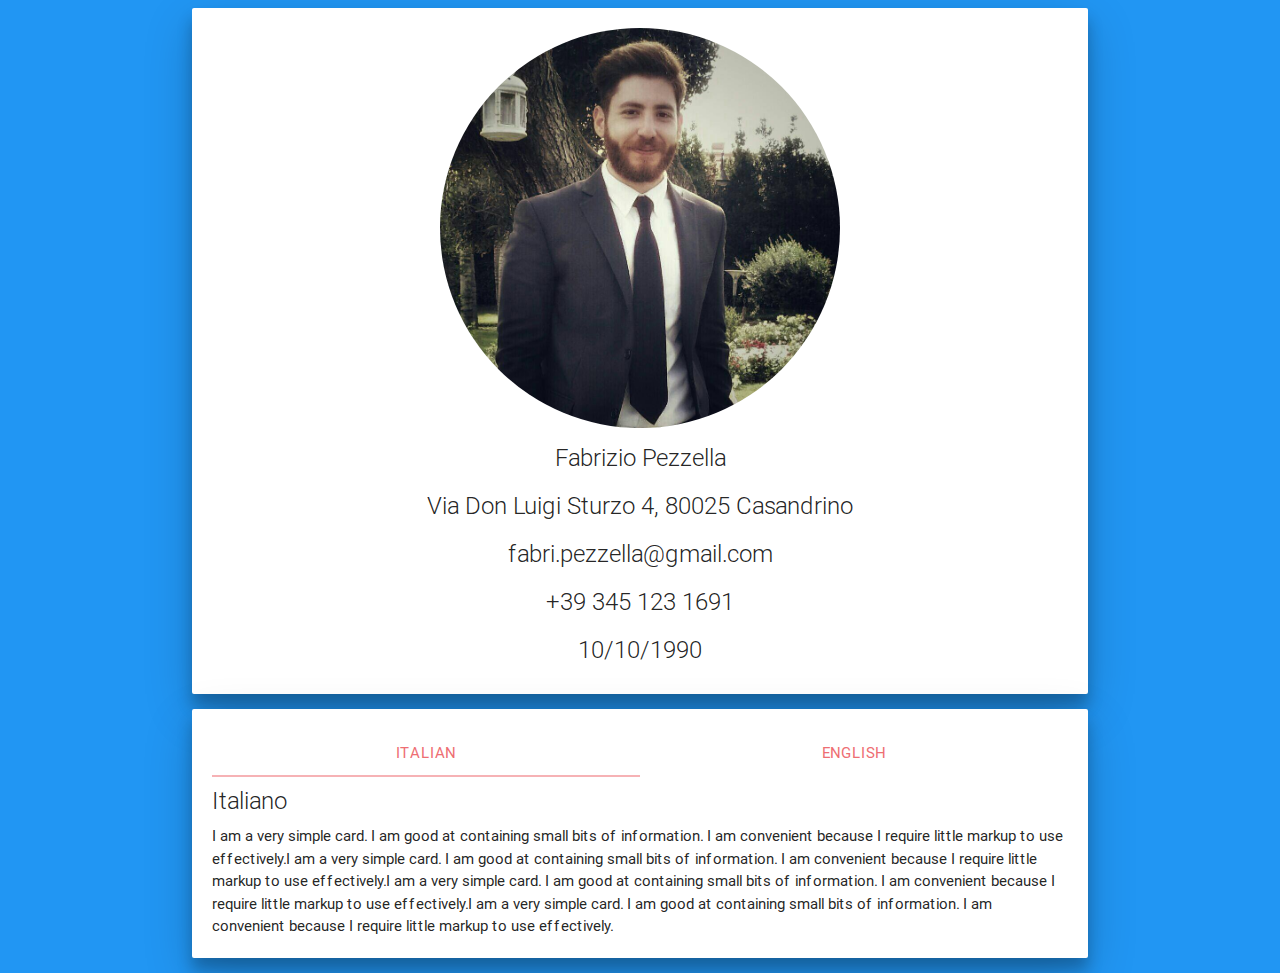
==== cv/index.html @ adb86368 "cv" ====
<!DOCTYPE html>
  <html>
    <head>
      <!--Import Google Icon Font-->
      <link href="http://fonts.googleapis.com/icon?family=Material+Icons" rel="stylesheet">
      <!--Import materialize.css-->
      <link type="text/css" rel="stylesheet" href="css/materialize.min.css"  media="screen,projection"/>

      <!--Let browser know website is optimized for mobile-->
      <meta name="viewport" content="width=device-width, initial-scale=1.0"/>
    </head>




    <body class="#2196f3 blue">
      <!--Import jQuery before materialize.js-->
        <div class="container">
        <div class="col s12">

        <div class="card z-depth-3">
          <div class="card-content center-align">
              <img src="1.jpg" alt="" class="circle responsive-img" style="width:400px;height:auto;"><br> <!-- notice the "circle" class -->
              <span class="card-title">Fabrizio Pezzella<br>
              Via Don Luigi Sturzo 4, 80025 Casandrino<br>
              fabri.pezzella@gmail.com<br>
              +39 345 123 1691<br>
              10/10/1990</span>
          </div>
        </div>
      </div>

        <div class="col s12">
        
          <div class="card z-depth-3">

            <div class="card-content">
            <ul class="tabs">
              <li class="tab"><a class="active" href="#test1">Italian</a></li>
                <li class="tab"><a class="disabled" href="#test2">English</a></li></ul>
                

<!--ITALIANO_________________________________________________________________-->
                
                <div id="test1">
                  <span class="card-title">Italiano</span>
                  <p>I am a very simple card. I am good at containing small bits of information.
                  I am convenient because I require little markup to use effectively.I am a very simple card. I am good at containing small bits of information.
                  I am convenient because I require little markup to use effectively.I am a very simple card. I am good at containing small bits of information.
                  I am convenient because I require little markup to use effectively.I am a very simple card. I am good at containing small bits of information.
                  I am convenient because I require little markup to use effectively.</p>
                </div>
<!--INGLESE__________________________________________________________________-->

                <div id="test2">
                  <span class="card-title">Inglese</span>
                    <p>Italiano cooos</p>
                </div>
            

            </div>
            </div>
            
            </div><!--End Col card-->
        </div>

      <script type="text/javascript" src="https://code.jquery.com/jquery-2.1.1.min.js"></script>
      <script type="text/javascript" src="js/materialize.min.js"></script>
    </body>
  </html>
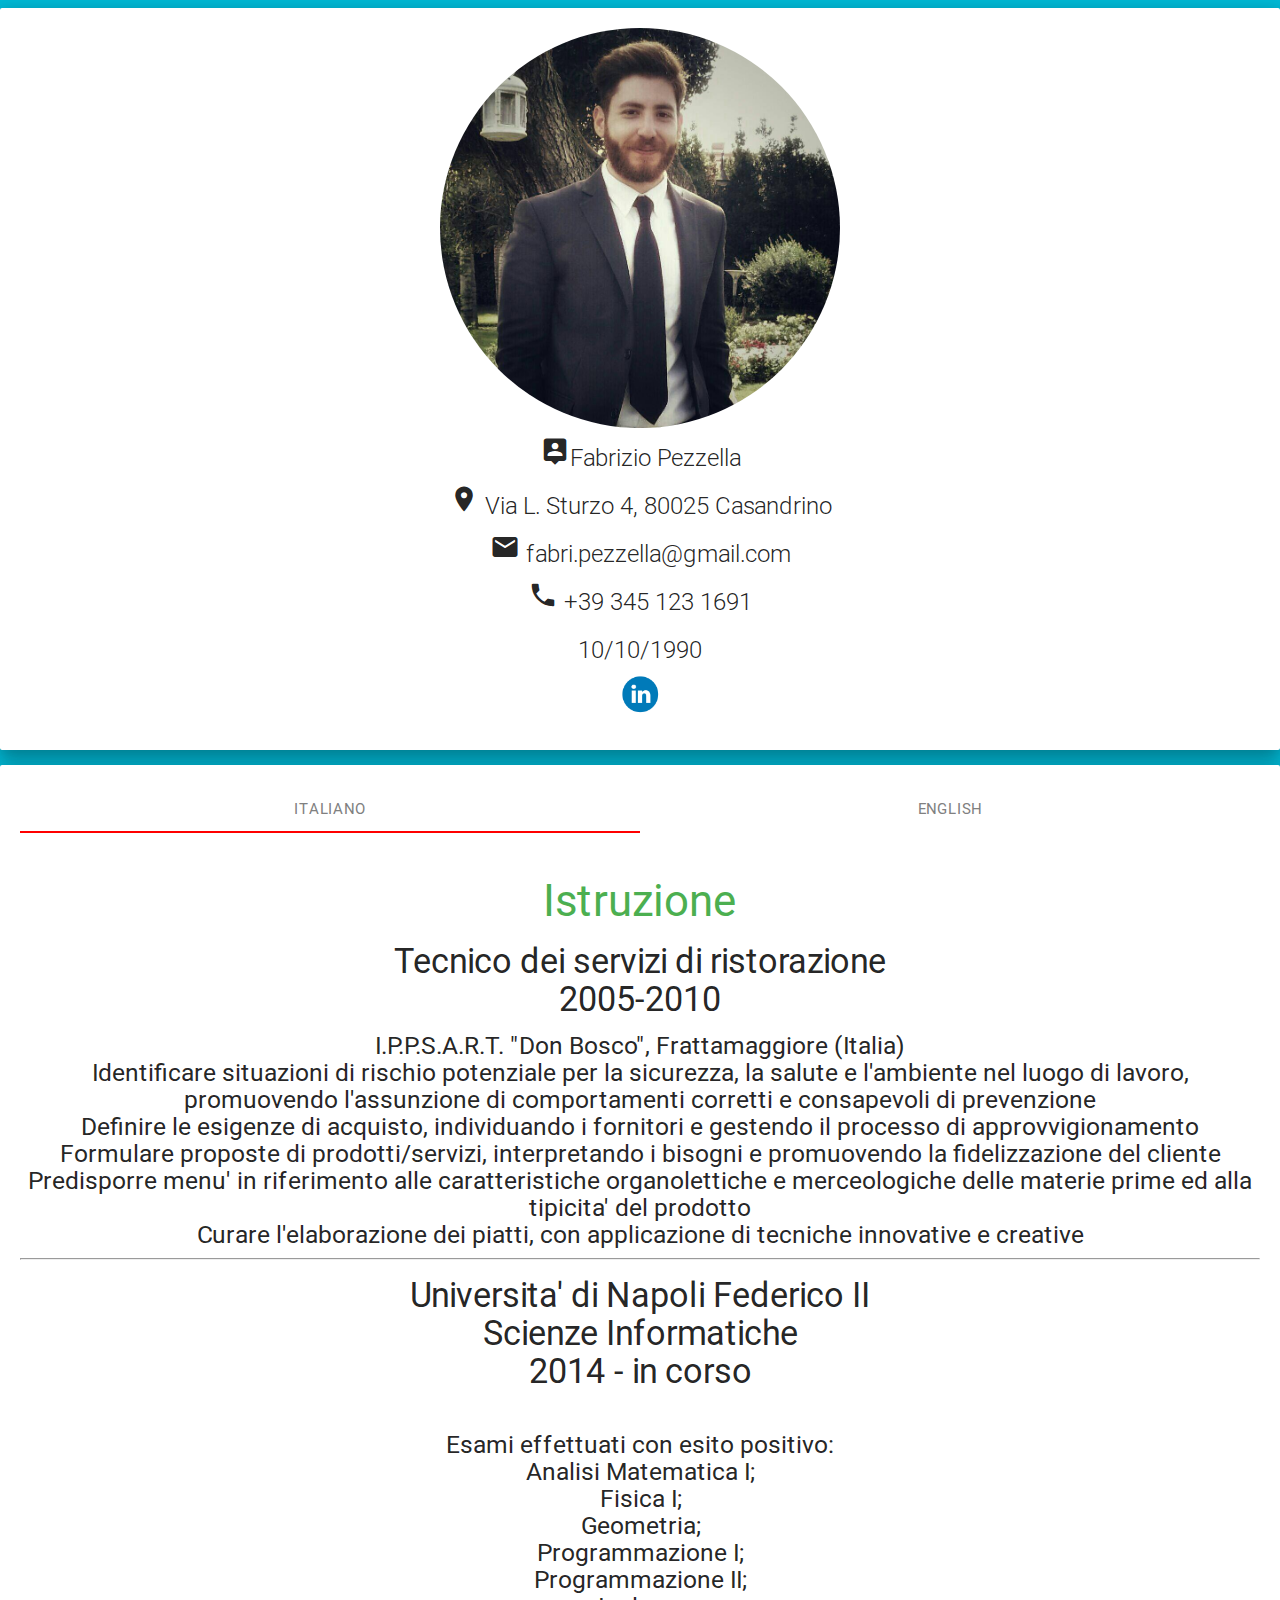
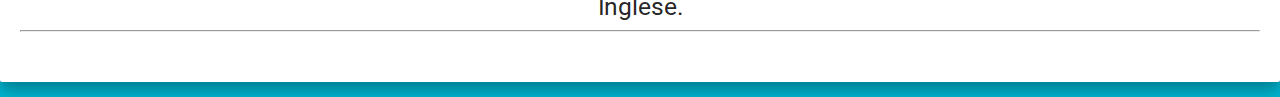
==== commit 9e1ea0a6: "CV2" ====
--- a/cv/index.html
+++ b/cv/index.html
@@ -4,6 +4,8 @@
     <head>
       <!--Import Google Icon Font-->
       <link href="http://fonts.googleapis.com/icon?family=Material+Icons" rel="stylesheet">
+      <link rel="stylesheet" type="text/css" href="dreamcodes/social_icons/tsc_social_icons.css" />
+
       <!--Import materialize.css-->
       <link type="text/css" rel="stylesheet" href="css/materialize.min.css"  media="screen,projection"/>
 
@@ -14,47 +16,64 @@
 
 
 
-    <body class="#2196f3 blue">
+    <body class="#00b8d4 cyan accent-4">
       <!--Import jQuery before materialize.js-->
-        <div class="container">
+        
         <div class="col s12">
 
-        <div class="card z-depth-3">
+        <div class="card z-depth-2">
           <div class="card-content center-align">
               <img src="1.jpg" alt="" class="circle responsive-img" style="width:400px;height:auto;"><br> <!-- notice the "circle" class -->
-              <span class="card-title">Fabrizio Pezzella<br>
-              Via Don Luigi Sturzo 4, 80025 Casandrino<br>
-              fabri.pezzella@gmail.com<br>
-              +39 345 123 1691<br>
-              10/10/1990</span>
+              <span class="card-title"><i class="small material-icons">person_pin</i>Fabrizio Pezzella<br>
+              <i class="small material-icons">location_on</i> Via L. Sturzo 4, 80025 Casandrino<br>
+              <i class="small material-icons">email</i> fabri.pezzella@gmail.com<br>
+              <i class="small material-icons">phone</i> +39 345 123 1691<br>
+              10/10/1990<br>
+              <img src="2.png" alt="" class="circle responsive-img" style="width:40px;height:auto;">
+              </span>
           </div>
         </div>
       </div>
 
+
         <div class="col s12">
         
-          <div class="card z-depth-3">
+          <div class="card z-depth-2">
 
             <div class="card-content">
             <ul class="tabs">
-              <li class="tab"><a class="active" href="#test1">Italian</a></li>
+              <li class="tab grey-text"><a class="active" href="#test1">Italiano</a></li>
                 <li class="tab"><a class="disabled" href="#test2">English</a></li></ul>
                 
 
 <!--ITALIANO_________________________________________________________________-->
                 
-                <div id="test1">
-                  <span class="card-title">Italiano</span>
-                  <p>I am a very simple card. I am good at containing small bits of information.
-                  I am convenient because I require little markup to use effectively.I am a very simple card. I am good at containing small bits of information.
-                  I am convenient because I require little markup to use effectively.I am a very simple card. I am good at containing small bits of information.
-                  I am convenient because I require little markup to use effectively.I am a very simple card. I am good at containing small bits of information.
-                  I am convenient because I require little markup to use effectively.</p>
+                <div id="test1" class="center-align">
+                  <br><h3 class="green-text">Istruzione</h3>
+                  <p><h4>Tecnico dei servizi di ristorazione<br>2005-2010</h4>
+							<h5>I.P.P.S.A.R.T. "Don Bosco", Frattamaggiore (Italia)
+<br>Identificare situazioni di rischio potenziale per la sicurezza, la salute e l'ambiente nel luogo di lavoro, promuovendo l'assunzione di comportamenti corretti e consapevoli di prevenzione
+<br>Definire le esigenze di acquisto, individuando i fornitori e gestendo il processo di approvvigionamento
+<br>Formulare proposte di prodotti/servizi, interpretando i bisogni e promuovendo la fidelizzazione del cliente
+<br>Predisporre menu' in riferimento alle caratteristiche organolettiche e merceologiche delle materie prime ed alla tipicita' del prodotto
+<br>Curare l'elaborazione dei piatti, con applicazione di tecniche innovative e creative</h5><hr>
+<h4>Universita' di Napoli Federico II<br>Scienze Informatiche<br>2014 - in corso</h4>
+<h5>
+<br>Esami effettuati con esito positivo:
+<br>Analisi Matematica I; 
+<br>Fisica I;
+<br>Geometria;
+<br>Programmazione I;
+<br>Programmazione II;
+<br>Inglese.
+</h5><hr>
+
+&nbsp;</h5></p>
                 </div>
 <!--INGLESE__________________________________________________________________-->
 
                 <div id="test2">
-                  <span class="card-title">Inglese</span>
+                  <span class="card-title">Personal Experience</span>
                     <p>Italiano cooos</p>
                 </div>
             
@@ -63,7 +82,6 @@
             </div>
             
             </div><!--End Col card-->
-        </div>
 
       <script type="text/javascript" src="https://code.jquery.com/jquery-2.1.1.min.js"></script>
       <script type="text/javascript" src="js/materialize.min.js"></script>
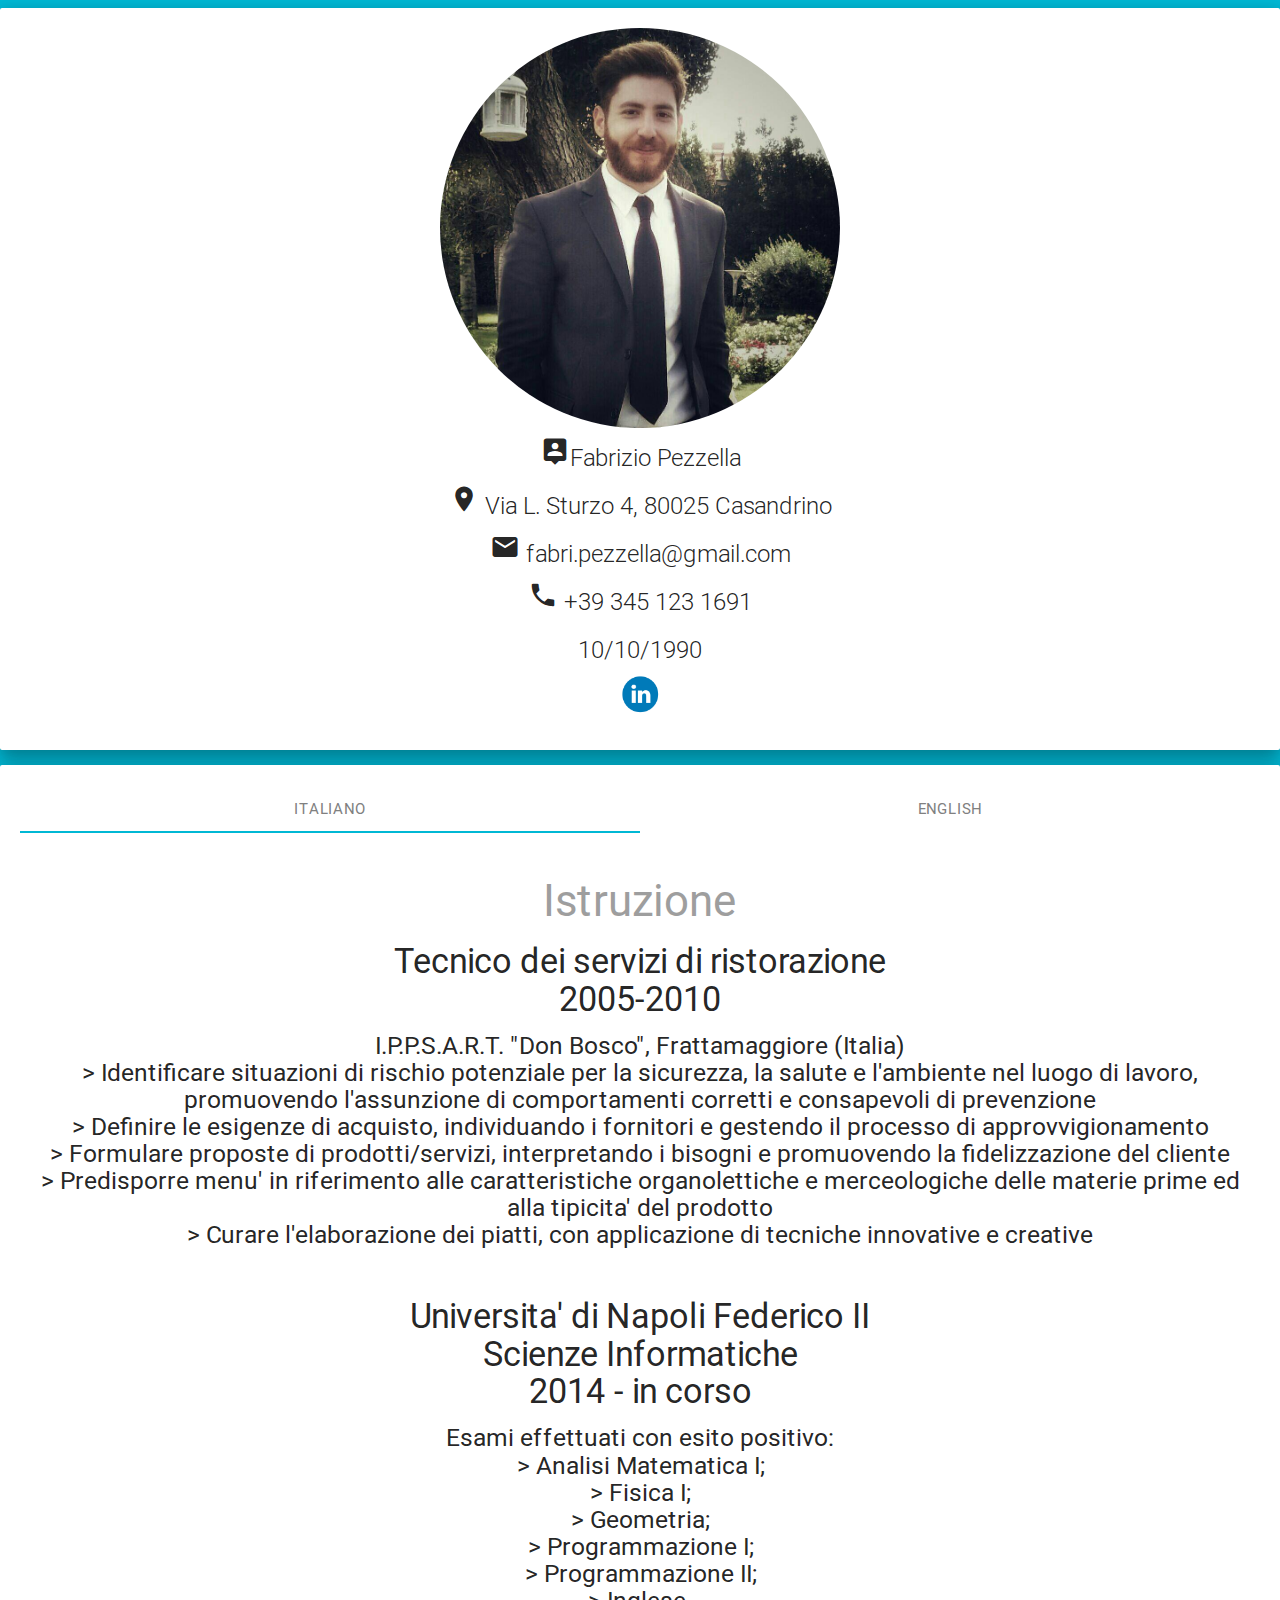
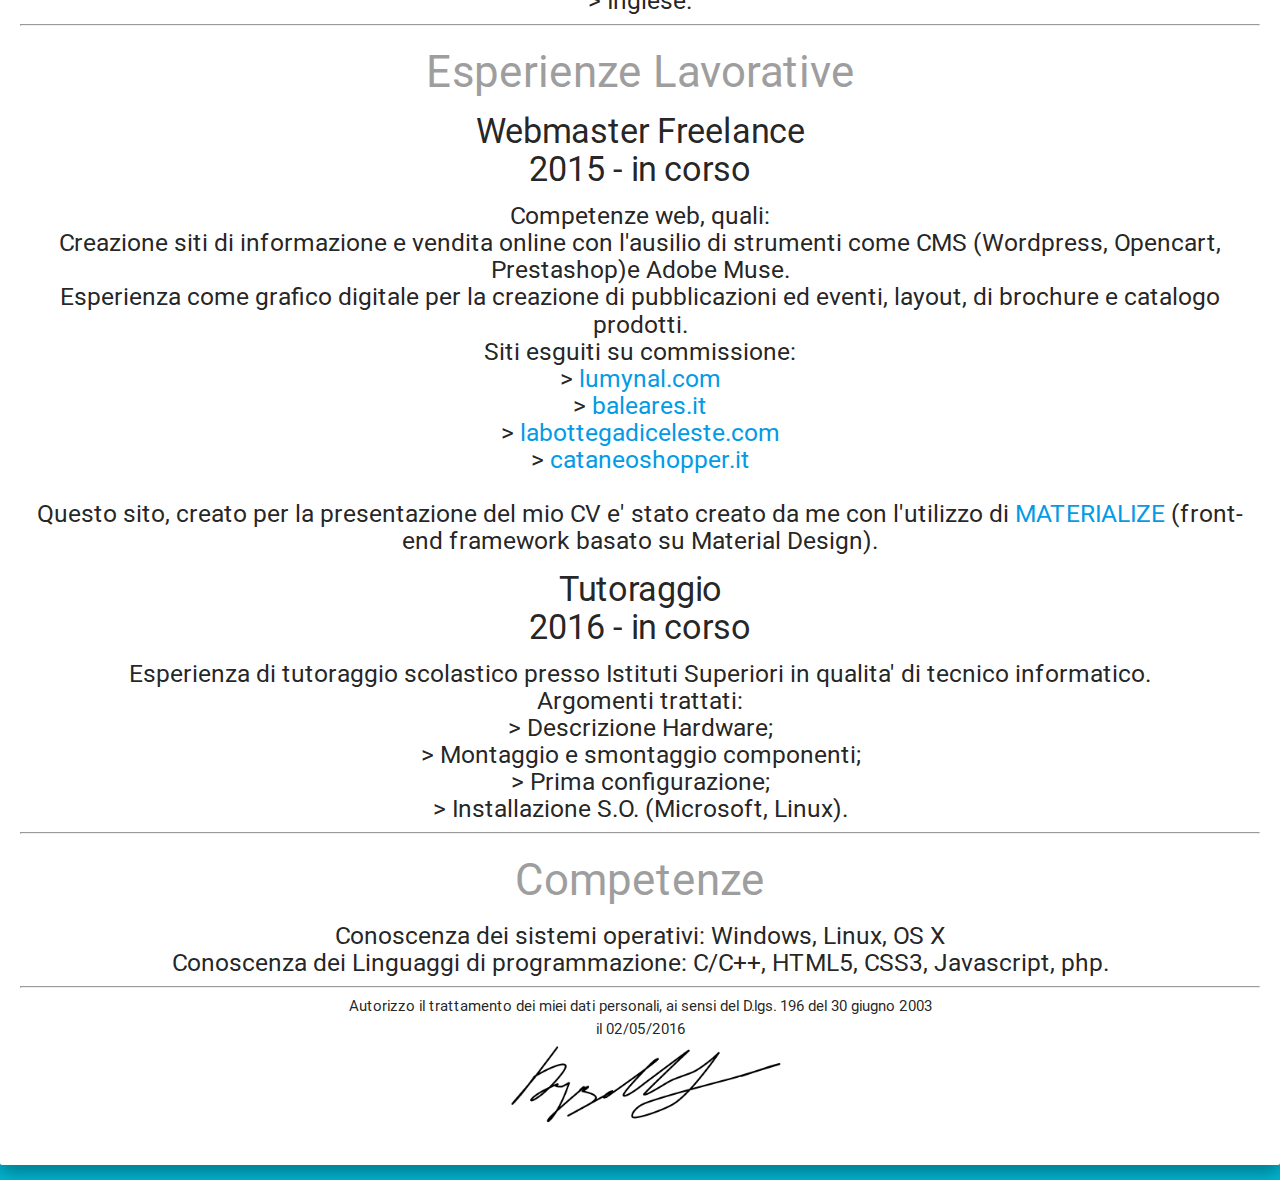
==== commit 67976065: "cv3" ====
--- a/cv/index.html
+++ b/cv/index.html
@@ -26,10 +26,10 @@
               <img src="1.jpg" alt="" class="circle responsive-img" style="width:400px;height:auto;"><br> <!-- notice the "circle" class -->
               <span class="card-title"><i class="small material-icons">person_pin</i>Fabrizio Pezzella<br>
               <i class="small material-icons">location_on</i> Via L. Sturzo 4, 80025 Casandrino<br>
-              <i class="small material-icons">email</i> fabri.pezzella@gmail.com<br>
+              <div><i class="small material-icons">email</i>&nbsp;fabri.pezzella@gmail.com</div>
               <i class="small material-icons">phone</i> +39 345 123 1691<br>
               10/10/1990<br>
-              <img src="2.png" alt="" class="circle responsive-img" style="width:40px;height:auto;">
+              <a href="https://it.linkedin.com/in/fabrizio-pezzella-b3b5b6114" target="blank"><img src="2.png" alt="Linkedin" class="circle responsive-img" style="width:40px;height:auto;"></a>
               </span>
           </div>
         </div>
@@ -49,26 +49,66 @@
 <!--ITALIANO_________________________________________________________________-->
                 
                 <div id="test1" class="center-align">
-                  <br><h3 class="green-text">Istruzione</h3>
+                  <br><h3 class="grey-text">Istruzione</h3>
                   <p><h4>Tecnico dei servizi di ristorazione<br>2005-2010</h4>
-							<h5>I.P.P.S.A.R.T. "Don Bosco", Frattamaggiore (Italia)
-<br>Identificare situazioni di rischio potenziale per la sicurezza, la salute e l'ambiente nel luogo di lavoro, promuovendo l'assunzione di comportamenti corretti e consapevoli di prevenzione
-<br>Definire le esigenze di acquisto, individuando i fornitori e gestendo il processo di approvvigionamento
-<br>Formulare proposte di prodotti/servizi, interpretando i bisogni e promuovendo la fidelizzazione del cliente
-<br>Predisporre menu' in riferimento alle caratteristiche organolettiche e merceologiche delle materie prime ed alla tipicita' del prodotto
-<br>Curare l'elaborazione dei piatti, con applicazione di tecniche innovative e creative</h5><hr>
+
+<h5>I.P.P.S.A.R.T. "Don Bosco", Frattamaggiore (Italia)
+<br>&gt Identificare situazioni di rischio potenziale per la sicurezza, la salute e l'ambiente nel luogo di lavoro, promuovendo l'assunzione di comportamenti corretti e consapevoli di prevenzione
+<br>&gt Definire le esigenze di acquisto, individuando i fornitori e gestendo il processo di approvvigionamento
+<br>&gt Formulare proposte di prodotti/servizi, interpretando i bisogni e promuovendo la fidelizzazione del cliente
+<br>&gt Predisporre menu' in riferimento alle caratteristiche organolettiche e merceologiche delle materie prime ed alla tipicita' del prodotto
+<br>&gt Curare l'elaborazione dei piatti, con applicazione di tecniche innovative e creative</h5><br>
+
+
 <h4>Universita' di Napoli Federico II<br>Scienze Informatiche<br>2014 - in corso</h4>
-<h5>
-<br>Esami effettuati con esito positivo:
-<br>Analisi Matematica I; 
-<br>Fisica I;
-<br>Geometria;
-<br>Programmazione I;
-<br>Programmazione II;
-<br>Inglese.
+<h5>Esami effettuati con esito positivo:
+<br>&gt Analisi Matematica I; 
+<br>&gt Fisica I;
+<br>&gt Geometria;
+<br>&gt Programmazione I;
+<br>&gt Programmazione II;
+<br>&gt Inglese.
 </h5><hr>
 
-&nbsp;</h5></p>
+			<h3 class="grey-text">Esperienze Lavorative</h3>
+<p><h4>Webmaster Freelance<br>2015 - in corso</h4>
+
+<h5>Competenze web, quali:<br>
+Creazione siti di informazione e vendita online con l'ausilio di strumenti come CMS (Wordpress, Opencart, Prestashop)e Adobe Muse.<br>
+Esperienza come grafico digitale per la creazione di pubblicazioni ed eventi, layout, di brochure e catalogo prodotti.<br>
+Siti esguiti su commissione:
+<br>&gt <a href="https://lumynal.com">lumynal.com</a>
+<br>&gt <a href="www.baleares.it">baleares.it</a>
+<br>&gt <a href="www.labottegadiceleste.com">labottegadiceleste.com</a>
+<br>&gt <a href="www.cataneoshopper.it">cataneoshopper.it</a>
+<br><br>Questo sito, creato per la presentazione del mio CV e' stato creato da me con l'utilizzo di <a href="http://materializecss.com/">MATERIALIZE</a> (front-end framework basato su Material Design).
+</h5>
+
+<h4>Tutoraggio<br>2016 - in corso</h4>
+
+<h5>Esperienza di tutoraggio scolastico presso Istituti Superiori in qualita' di tecnico informatico.<br>
+Argomenti trattati:
+<br>&gt Descrizione Hardware;
+<br>&gt Montaggio e smontaggio componenti;
+<br>&gt Prima configurazione;
+<br>&gt Installazione S.O. (Microsoft, Linux).
+</h5><hr>
+
+		<h3 class="grey-text">Competenze</h3>
+
+<h5>Conoscenza dei sistemi operativi: Windows, Linux, OS X<br>
+Conoscenza dei Linguaggi di programmazione: C/C++, HTML5, CSS3, Javascript, php.
+
+
+</h5><hr>
+
+<span>Autorizzo il trattamento dei miei dati personali, ai sensi del D.lgs. 196 del 30 giugno 2003<br>
+il 02/05/2016<br>
+<img src="firma.png">
+</span>
+
+
+</p>
                 </div>
 <!--INGLESE__________________________________________________________________-->
 
